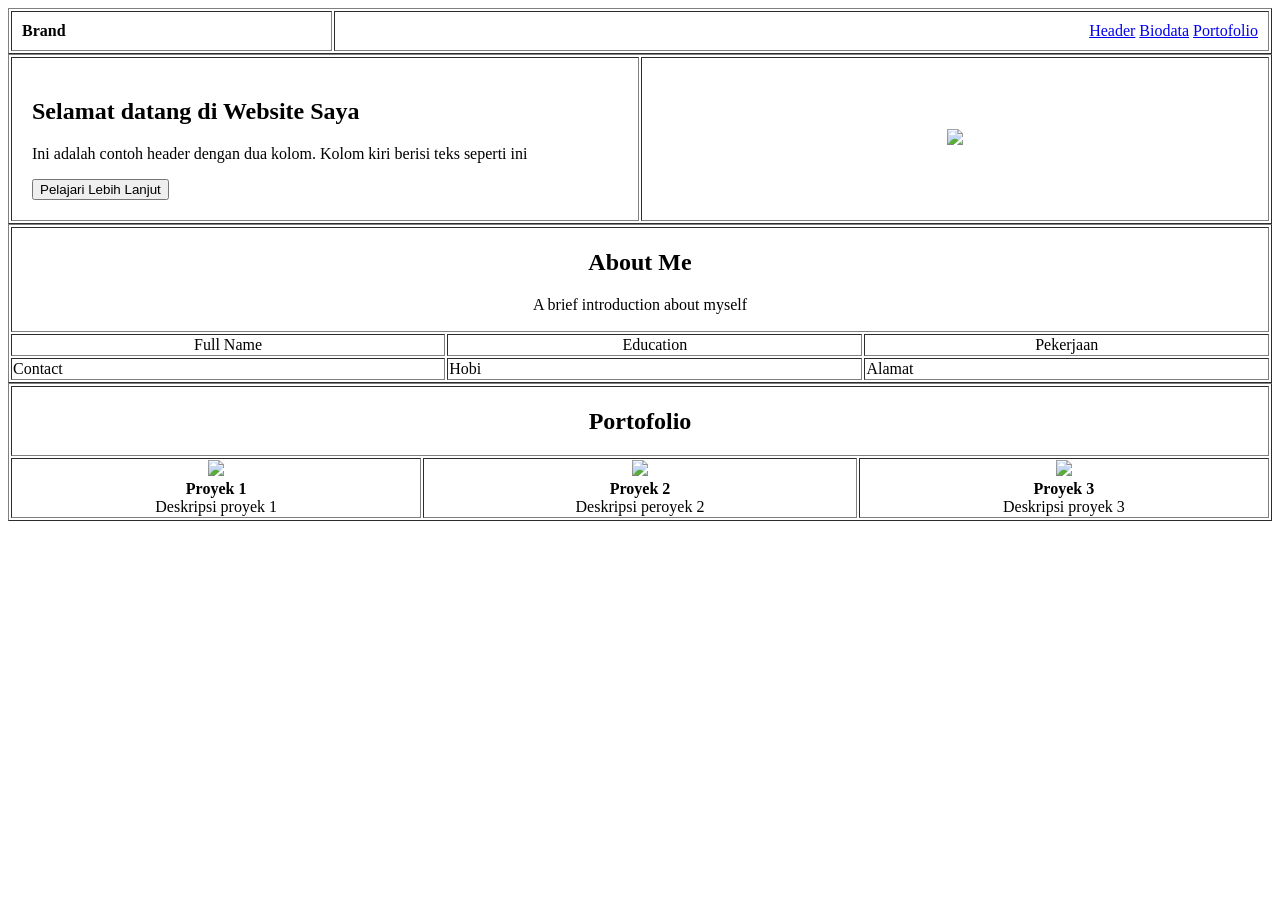
==== index.html @ 434e00a4 "ini adalah commit pertama saya" ====
<!DOCTYPE html>
<html lang="en">
<head>
    <meta charset="UTF-8">
    <meta name="viewport" content="width=device-width, initial-scale=1.0">
    <title>Website Biodata</title>
</head>
<body>
<table width="100%" border="1" cellpadding="10">
    <tr>
        <td><b>Brand</b></td>
        <td align="right">
            <a href="#">Header<a>
            <a href="#">Biodata</a>
            <a href="#">Portofolio</a>
        </td>
    </tr>
</table>
<table width="100%" border="1" cellpadding="20">
    <tr>
        <td width="50%">
            <h2>Selamat datang di Website Saya</h2>
            <p>Ini adalah contoh header dengan dua kolom. Kolom kiri berisi teks seperti ini</p>
            <button>Pelajari Lebih Lanjut</button>
        </td>
        <td width="50%" align="center">
            <img src="https://via.placeholder.com/600x400">
        </td>
    </tr>
</table>
<table width="100%" border="1">
    <tr>
        <td colspan="3" align="center">
            <h2>About Me</h2>
            <p>A brief introduction about myself</p>
        </td>
    </tr>

    <tr>
        <td align="center">Full Name</td>
        <td align="center">Education</td>
        <td align="center">Pekerjaan</td>
    </tr>

    <tr>
        <td align="cente">Contact</td>
        <td align="cente">Hobi</td>
        <td align="cente">Alamat</td>
    </tr>
</table>

<table width="100%" border="1">
    <tr>
        <td colspan="3" align="center">
            <h2>Portofolio</h2>
        </td>
    </tr>
    <tr>
        <td align="center">
            <img src="https://via.placeholder.com/350x200"><br>
            <b>Proyek 1</b><br>
            Deskripsi proyek 1
        </td>
        <td align="center">
            <img src="https://via.placeholder.com/350x200"><br>
            <b>Proyek 2</b><br>
            Deskripsi peroyek 2
        </td>

        <td align="center">
            <img src="https://via.placeholder.com/350x200"><br>
            <b>Proyek 3</b><br>
            Deskripsi proyek 3
        </td>
    </tr>
</table>
</body>
</html>
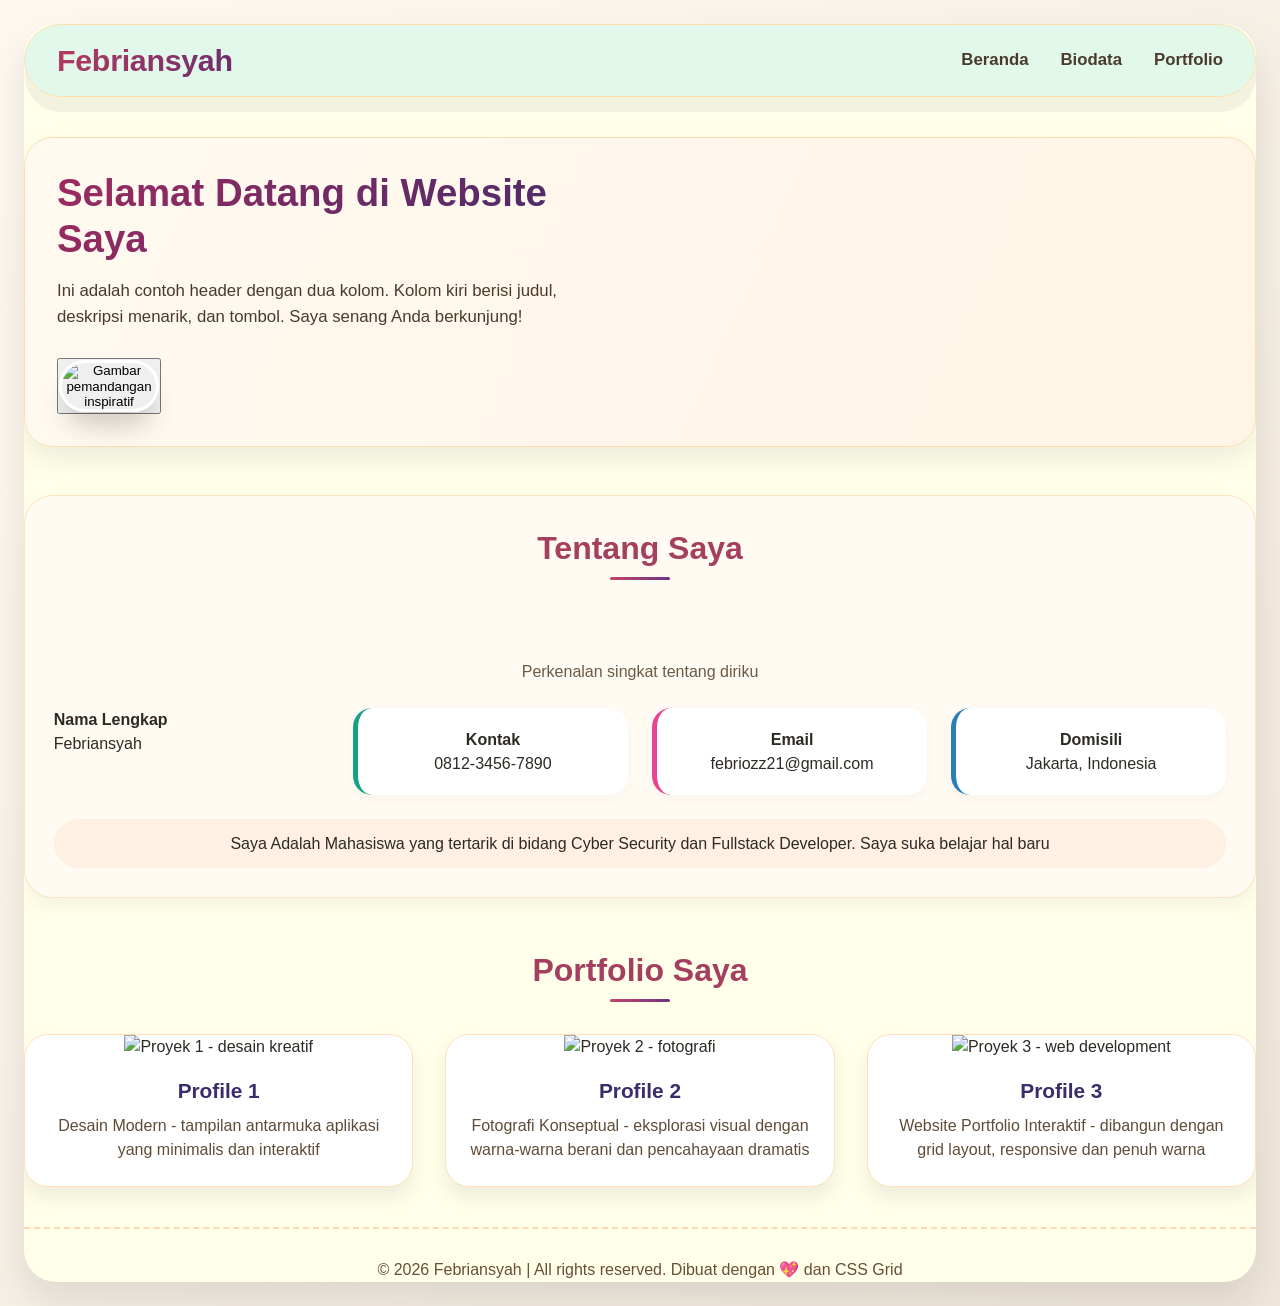
==== commit 257ae35b: "update repoversi responsive" ====
--- a/index.html
+++ b/index.html
@@ -3,76 +3,416 @@
 <head>
     <meta charset="UTF-8">
     <meta name="viewport" content="width=device-width, initial-scale=1.0">
-    <title>Website Biodata</title>
+    <title>Febriansyah | Creative Portofolio
+    </title>
+    <style>
+        * {
+            margin: 0;
+            padding: 0;
+            box-sizing: border-box;
+        }
+
+        body {
+            font-family: 'Segoe UI', Tahoma, Geneva, Verdana, sans-serif;
+            background: linear-gradient(135deg, #fef9f0 0%, #f0e7db 100%);
+            color: #2d2a24;
+            line-height: 1.5;
+            padding: 1.5rem;
+        }
+
+        .container {
+            max-width: 1280px;
+            margin: 0 auto;
+            background-color: #ffffea;
+            border-radius: 2rem;
+            box-shadow: 0 20px 40px rgba(0, 0, 0, 0.1);
+            overflow: hidden;
+            padding: 1.rem 2rem 2rem;
+            transition: all 0.3s ease;
+        }
+        .navbar {
+            display: flex;
+            flex-wrap: wrap;
+            justify-content: space-between;
+            align-items: center;
+            background: rgba(225, 248, 235, 0.95);
+            backdrop-filter: blur(4px);
+            padding: 0.8rem 2rem;
+            border-radius: 60px;
+            margin-bottom: 2.5rem;
+            box-shadow: 0.5px 15px rgba(0, 0, 0, 0.05);
+            border: 1px solid #ffdead;
+        }
+        .brand {
+            font-size: 1.9rem;
+            font-weight: 800;
+            background: linear-gradient(125deg, #b83b5e, #6a2c70);
+            -webkit-background-clip: text;
+            background-clip: text;
+            color: transparent;
+            letter-spacing: -0.3px;
+        }
+
+        .nav-links {
+            display: flex;
+            gap: 2rem;
+            flex-wrap: wrap;
+        }
+
+        .nav-links a {
+            text-decoration: none;
+            font-weight: 600;
+            color: #4a3b2c;
+            transition: 0.2s;
+            font-size: 1.05rem;
+            padding: 0.4rem 0;
+            border-bottom: 2px solid transparent;
+        }
+
+        .nav-links a:hover {
+            color: #b83b5e;
+            border-bottom: color(#b83b53);
+        }
+        .hero-grid {
+            display: grid;
+            grid-template-columns: 1fr 1fr;
+            gap: 2rem;
+            background: linear-gradient(115deg, #fff9f0, #fff5e6);
+            border-radius: 1.8rem;
+            padding: 2rem;
+            margin-bottom: 3rem;
+            align-items: center;
+            box-shadow: 0 12px 28px rgba(0, 0, 0, 0.08);
+            border: 1px solid #ffddb0;
+        }
+
+        .hero-left h1 {
+            font-size: 2.4rem;
+            background: linear-gradient(130deg, #9e2a5f, #3b2c6b);
+            -webkit-background-clip: text;
+            background-clip: text;
+            color: transparent;
+            margin-bottom: 1rem;
+            line-height: 1.2;
+        }
+        .hero-left p {
+            color: #4a3a2a;
+            font-size: 1.05rem;
+            margin-bottom: 1.8rem;
+        }
+        .btn {
+            background: linear-gradient(95deg, #c44569, #6c3483);
+            border: none;
+            padding: 0.8rem 2rem;
+            border-radius: 40px;
+            color: white;
+            font-weight: bold;
+            font-size: 1rem;
+            cursor: pointer;
+            transition: all 0.2s;
+            box-shadow: 0 6px 12px rgba(164, 57, 89, 0.3);
+            display: inline-block;
+        }
+        .btn:hover {
+            transform: translate(-2px);
+            box-shadow: 0 10px 20px rgba(108, 52, 131, 0.3);
+        }
+        .hero-right {
+            display: flex;
+            justify-content: center;
+            align-items: center;
+        }
+        .hero-right img {
+            width: 100px;
+            max-width: 400px;
+            border-radius: 32px;
+            object-fit: cover;
+            box-shadow: 0 20px 28px -8px rgba(0, 0, 0, 0.2);
+            border: 3px solid white;
+            transition: transform 0.3s;
+        }
+        .hero-right img:hover {
+            transform: scale(1.02);
+        }
+        .about-section {
+            background: #fffaf2;
+            border-radius: 1.8rem;
+            padding: 1.8rem;
+            margin-bottom: 3rem;
+            box-shadow:0 8px 20px rgba(0, 0, 0, 0.05);
+            border: 1px solid #ffe2bf;
+        }
+        .about-title {
+            text-align: center;
+            margin-bottom: 1.5rem;
+        }
+        .about-title h2 {
+            font-size: 2rem;
+            color: #a53f5f;
+            position: relative;
+            display: inline-block;
+            padding-bottom: 8px;
+        }
+        .about-title h2:after {
+            content: '';
+            position: absolute;
+            bottom: 0;
+            left: 50%;
+            transform: translateX(-50%);
+            width: 60px;
+            height: 3px;
+            background: linear-gradient(90deg, #c44569, #6c3483);
+            border-radius: 3px;
+        }
+        .about-title p {
+            color: #6b5a48;
+            margin-top: 80px;
+        }
+        .info-grid {
+            display: grid;
+            grid-template-columns: repeat(auto-fit, minmax(220px, 1fr));
+            gap: 1.5rem;
+            margin-top: 1rem;
+        }
+        .info-card {
+            background: #ffffff;
+            padding: 1.2rem;
+            border-radius: 1.2rem;
+            text-align: center;
+            box-shadow: 0 4px 12px rgba(0, 0, 0, 0.03);
+            transition: all 0.2s;
+            border-left: 5px solid #c44569;
+        }
+        info-card h4 {
+            font-size: 1.2rem;
+            margin-bottom: 0.5rem;
+            color: #9e2a5f;
+        }
+        info-card p {
+            color: #4c3f32;
+            font-weight: 500;
+        }
+
+    .portfolio-section {
+        margin-bottom: 2.5rem;
+    }
+
+    .portfolio-title {
+        text-align: center;
+        margin-bottom: 2rem;
+    }
+    .portfolio-title h2 {
+        font-size: 2rem;
+        color: #a53f5f;
+        position: relative;
+        display: inline-block;
+        padding-bottom: 8px;
+    }
+    .portfolio-title h2:after {
+        content: '';
+        position: absolute;
+        bottom: 0;
+        left: 50%;
+        transform: translateX(-50%);
+        width: 60px;
+        height: 3px;
+        background: linear-gradient(90deg, #c44569, #6c3483);
+        border-radius: 3px;
+    }
+    .portfolio-grid {
+        display: grid;
+        grid-template-columns: repeat(3, 1fr);
+        gap: 2rem;
+    }
+    .portfolio-item {
+        background: white;
+        border-radius: 1.5rem;
+        overflow: hidden;
+        box-shadow: 0 10px 20px rgba(0, 0, 0, 0.08);
+        transition: all 0.3s ease;
+        text-align: center;
+        padding-bottom: 1.5rem;
+        border: 1px solid #ffe1bd;
+    }
+    .portfolio-item img {
+        width: 100%;
+        height: 200px;
+        object-fit: cover;
+        transition: transform 0.4s;
+    }
+    .portfolio-item:hover img {
+        transform: scale(1.02);
+    }
+    .portfolio-item h3 {
+        margin: 1rem 0 0.5rem;
+        color: #3b2c6b;
+        font-size: 1.3rem;
+    }
+    .portfolio-item p {
+        padding: 0 1rem;
+        color: #5f4c38;
+        font-weight: 500;
+    }
+    .footer {
+        text-align: center;
+        margin-top: 2,5rem;
+        padding-top: 1.8rem;
+        border-top: 2px dashed #ffd9b5;
+        color: #6a4e36;
+        font-weight: 500;
+    }
+    @media (max-width: 992px) {
+        .container {
+            padding: 1.5rem;
+        }
+        .hero-grid {
+            grid-template-columns: 1fr;
+            text-align: center;
+            gap: 1.5rem;
+        }
+        .hero-left {
+            order: 2;
+        }
+        .hero-right {
+            order: 1;
+        }
+        .hero-right img {
+            max-width: 320px;
+        }
+        .portfolio-grid {
+            grid-template-columns: repeat(2, 1fr);
+            gap: 1.5rem;
+        }
+        .navbar {
+            flex-direction: column;
+            gap: 1rem;
+            text-align: center;
+        }
+        .nav-links {
+            justify-content: center;
+        }
+    }
+    @media (max-width: 640px) {
+        body {
+            padding: 0.8rem;
+        }
+        .container {
+            padding: 1rem;
+        }
+        .hero-left h1 {
+            font-size: 1.8rem;
+        }
+        .hero-left p {
+            font-size: 0.95rem;
+        }
+        .btn {
+            padding: 0.6rem 1.3rem;
+            font-size: 0.9rem;
+        }
+        .portfolio-grid {
+            grid-template-columns: 1fr;
+        }
+        .info-grid {
+            grid-template-columns: 1fr;
+    }
+    .brand {
+        font-size: 1.6rem;
+    }
+    .nav-links {
+        gap: 1.2rem;
+    }
+    .about-title h2, .portfolio-title h2{
+        font-size: 1.6rem;
+    }
+    .hero-right img {
+        max-width: 260px;
+    }
+}
+.info-card:nth-child(1) {
+border-left-color: #e67e22;
+}
+.info-card:nth-child(2) {
+border-left-color: #16a085;
+}
+.info-card:nth-child(3) {
+border-left-color: #e84393;
+}
+.info-card:nth-child(4) {
+border-left-color: #2980b9;
+}
+    </style>
 </head>
 <body>
-<table width="100%" border="1" cellpadding="10">
-    <tr>
-        <td><b>Brand</b></td>
-        <td align="right">
-            <a href="#">Header<a>
+<div class="container">
+    <div class="navbar">
+        <div class="brand">Febriansyah</div>
+        <div class="nav-links">
+            <a href="#">Beranda</a>
             <a href="#">Biodata</a>
-            <a href="#">Portofolio</a>
-        </td>
-    </tr>
-</table>
-<table width="100%" border="1" cellpadding="20">
-    <tr>
-        <td width="50%">
-            <h2>Selamat datang di Website Saya</h2>
-            <p>Ini adalah contoh header dengan dua kolom. Kolom kiri berisi teks seperti ini</p>
-            <button>Pelajari Lebih Lanjut</button>
-        </td>
-        <td width="50%" align="center">
-            <img src="https://via.placeholder.com/600x400">
-        </td>
-    </tr>
-</table>
-<table width="100%" border="1">
-    <tr>
-        <td colspan="3" align="center">
-            <h2>About Me</h2>
-            <p>A brief introduction about myself</p>
-        </td>
-    </tr>
-
-    <tr>
-        <td align="center">Full Name</td>
-        <td align="center">Education</td>
-        <td align="center">Pekerjaan</td>
-    </tr>
-
-    <tr>
-        <td align="cente">Contact</td>
-        <td align="cente">Hobi</td>
-        <td align="cente">Alamat</td>
-    </tr>
-</table>
-
-<table width="100%" border="1">
-    <tr>
-        <td colspan="3" align="center">
-            <h2>Portofolio</h2>
-        </td>
-    </tr>
-    <tr>
-        <td align="center">
-            <img src="https://via.placeholder.com/350x200"><br>
-            <b>Proyek 1</b><br>
-            Deskripsi proyek 1
-        </td>
-        <td align="center">
-            <img src="https://via.placeholder.com/350x200"><br>
-            <b>Proyek 2</b><br>
-            Deskripsi peroyek 2
-        </td>
-
-        <td align="center">
-            <img src="https://via.placeholder.com/350x200"><br>
-            <b>Proyek 3</b><br>
-            Deskripsi proyek 3
-        </td>
-    </tr>
-</table>
+            <a href="#">Portfolio</a>
+        </div>
+    </div>
+    <div class="hero-grid">
+        <div class="hero-left">
+            <h1>Selamat Datang di Website Saya</h1>
+            <p>Ini adalah contoh header dengan dua kolom. Kolom kiri berisi judul, deskripsi menarik, dan tombol. Saya senang Anda berkunjung!</p>
+            <button class="hero-right">
+                <img src="https://picsum.photos/id/20/600/400" alt="Gambar pemandangan inspiratif">
+            </button>
+        </div>
+    </div>
+    <div class="about-section">
+        <div class="about-title">
+            <h2>Tentang Saya</h2>
+            <p>Perkenalan singkat tentang diriku</p>
+        </div>
+        <div class="info-grid">
+            <div class="indo-card">
+                <h4>Nama Lengkap</h4>
+                <p>Febriansyah</p>
+            </div>
+            <div class="info-card">
+                <h4>Kontak</h4>
+                <p>0812-3456-7890</p>
+            </div>
+            <div class="info-card">
+                <h4>Email</h4>
+                <p>febriozz21@gmail.com</p>
+            </div>
+            <div class="info-card">
+                <h4>Domisili</h4>
+                <p>Jakarta, Indonesia</p>
+            </div>
+        </div>
+        <div style="margin-top: 1.5rem; text-align: center; background: #fff0e3; padding: 0.8rem; border-radius: 50px;">
+            <p>Saya Adalah Mahasiswa yang tertarik di bidang Cyber Security dan Fullstack Developer. Saya suka belajar hal baru</p>
+        </div>
+    </div>
+    <div class="portfolio-section">
+        <div class="portfolio-title">
+            <h2>Portfolio Saya</h2>
+        </div>
+        <div class="portfolio-grid">
+            <div class="portfolio-item">
+                <img src="https://picsum.photos/id/101/350/200" alt="Proyek 1 - desain kreatif">
+                <h3>Profile 1</h3>
+                <p>Desain Modern - tampilan antarmuka aplikasi yang minimalis dan interaktif</p>
+            </div>
+            <div class="portfolio-item">
+                <img src="https://picsum.photos/id/26/350/200" alt="Proyek 2 - fotografi">
+                <h3>Profile 2</h3>
+                <p>Fotografi Konseptual - eksplorasi visual dengan warna-warna berani dan pencahayaan dramatis</p>
+            </div>
+            <div class="portfolio-item">
+                <img src="https://picsum.photos/id/155/350/200" alt="Proyek 3 - web development">
+                <h3>Profile 3</h3>
+                <p>Website Portfolio Interaktif - dibangun dengan grid layout, responsive dan penuh warna</p>
+            </div>
+        </div>
+    </div>
+    <div class="footer">
+        <p>© 2026 Febriansyah | All rights reserved. Dibuat dengan 💖 dan CSS Grid</p>
+    </div>
+</div>
 </body>
 </html>
